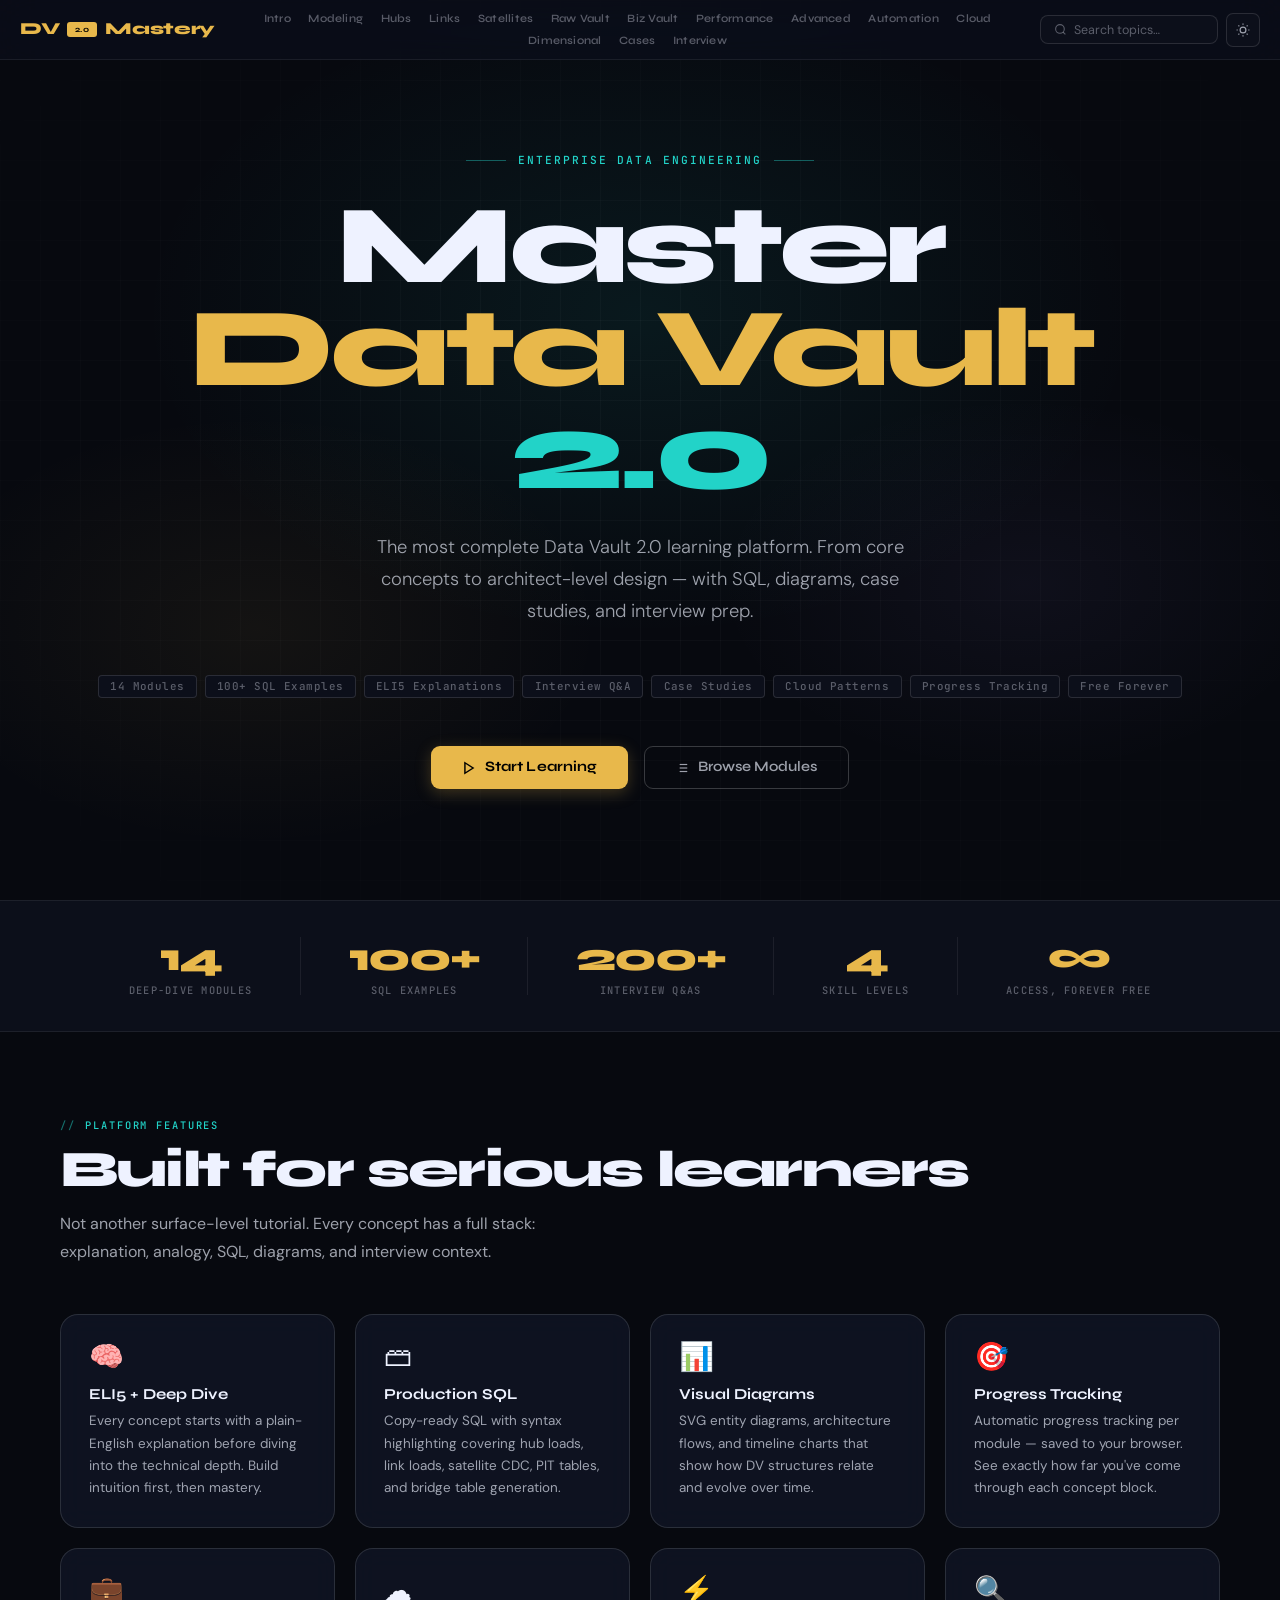
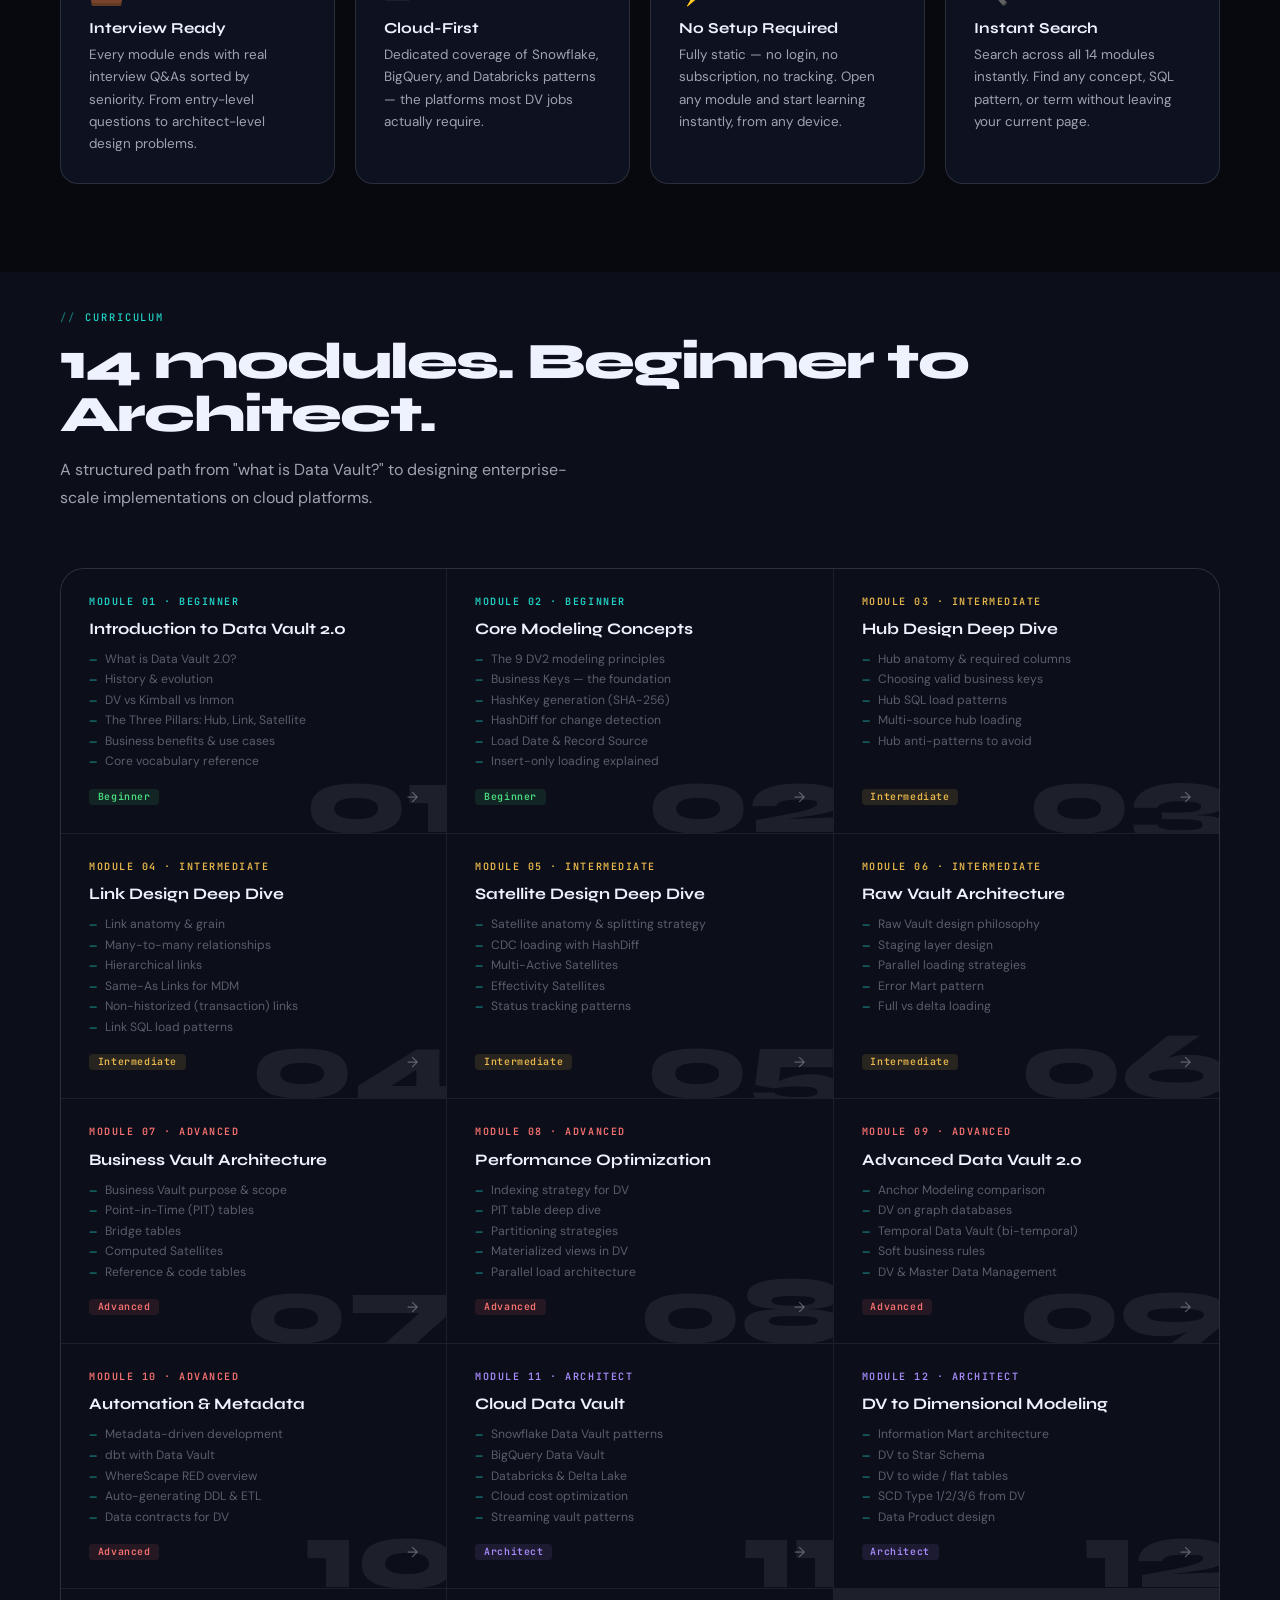
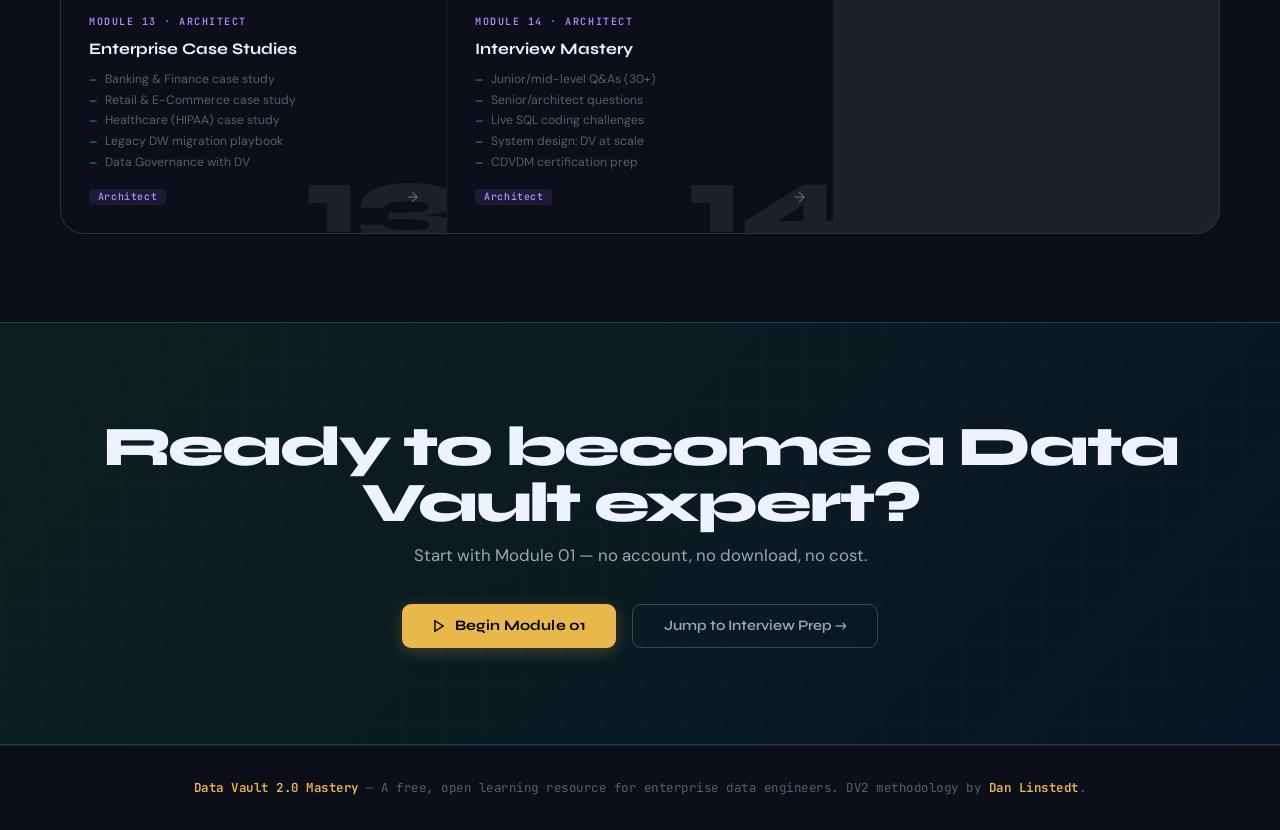
==== index.html @ c9a7cda1 "Initial commit" ====
﻿<!DOCTYPE html>
<html lang="en" data-theme="dark">
<head>
<meta charset="UTF-8">
<meta name="viewport" content="width=device-width, initial-scale=1.0">
<meta name="description" content="Master Data Vault 2.0 from beginner to architect level. 14 modules of deep-dive content, SQL examples, interview prep, and real case studies.">
<meta property="og:title" content="Data Vault 2.0 Mastery — From Beginner to Architect">
<meta property="og:description" content="14 modules covering every aspect of DV2: modeling, loading, performance, cloud, and enterprise case studies.">
<meta property="og:type" content="website">
<title>Data Vault 2.0 Mastery — From Beginner to Architect</title>
<link rel="icon" type="image/svg+xml" href="assets/favicon.svg">
<link rel="stylesheet" href="assets/css/styles.css">
</head>
<body>

<!-- NAV -->
<nav class="nav">
  <a href="index.html" class="nav-logo">
    DV<span class="nav-logo-badge">2.0</span>Mastery
  </a>
  <div class="nav-links">
    <a href="modules/module01.html">Intro</a>
    <a href="modules/module02.html">Modeling</a>
    <a href="modules/module03.html">Hubs</a>
    <a href="modules/module04.html">Links</a>
    <a href="modules/module05.html">Satellites</a>
    <a href="modules/module06.html">Raw Vault</a>
    <a href="modules/module07.html">Biz Vault</a>
    <a href="modules/module08.html">Performance</a>
    <a href="modules/module09.html">Advanced</a>
    <a href="modules/module10.html">Automation</a>
    <a href="modules/module11.html">Cloud</a>
    <a href="modules/module12.html">Dimensional</a>
    <a href="modules/module13.html">Cases</a>
    <a href="modules/module14.html">Interview</a>
  </div>
  <div class="nav-actions">
    <div class="nav-search">
      <svg width="13" height="13" viewBox="0 0 24 24" fill="none" stroke="currentColor" stroke-width="2"><circle cx="11" cy="11" r="8"/><line x1="21" y1="21" x2="16.65" y2="16.65"/></svg>
      <input type="text" placeholder="Search topics…" aria-label="Search topics">
    </div>
    <button class="btn-icon" id="theme-toggle" title="Toggle theme" aria-label="Toggle theme">
      <svg width="14" height="14" viewBox="0 0 24 24" fill="none" stroke="currentColor" stroke-width="2"><circle cx="12" cy="12" r="5"/><line x1="12" y1="1" x2="12" y2="3"/><line x1="12" y1="21" x2="12" y2="23"/><line x1="4.22" y1="4.22" x2="5.64" y2="5.64"/><line x1="18.36" y1="18.36" x2="19.78" y2="19.78"/><line x1="1" y1="12" x2="3" y2="12"/><line x1="21" y1="12" x2="23" y2="12"/><line x1="4.22" y1="19.78" x2="5.64" y2="18.36"/><line x1="18.36" y1="5.64" x2="19.78" y2="4.22"/></svg>
    </button>
  </div>
</nav>

<!-- SEARCH DROPDOWN -->
<div id="search-dropdown" class="search-dropdown" role="listbox"></div>

<!-- HERO -->
<section class="hero">
  <div class="hero-backdrop"></div>
  <div class="hero-glow"></div>
  <p class="hero-eyebrow anim-fade-up">Enterprise Data Engineering</p>
  <h1 class="anim-fade-up-1">
    Master<br><span class="accent-gold">Data Vault</span><br><span class="accent-teal">2.0</span>
  </h1>
  <p class="hero-sub anim-fade-up-2">
    The most complete Data Vault 2.0 learning platform. From core concepts to architect-level design — with SQL, diagrams, case studies, and interview prep.
  </p>
  <div class="hero-tags anim-fade-up-3">
    <span class="hero-tag">14 Modules</span>
    <span class="hero-tag">100+ SQL Examples</span>
    <span class="hero-tag">ELI5 Explanations</span>
    <span class="hero-tag">Interview Q&amp;A</span>
    <span class="hero-tag">Case Studies</span>
    <span class="hero-tag">Cloud Patterns</span>
    <span class="hero-tag">Progress Tracking</span>
    <span class="hero-tag">Free Forever</span>
  </div>
  <div class="hero-actions anim-fade-up-4">
    <a href="modules/module01.html" class="btn-primary">
      <svg width="14" height="14" viewBox="0 0 24 24" fill="none" stroke="currentColor" stroke-width="2.5"><polygon points="5 3 19 12 5 21 5 3"/></svg>
      Start Learning
    </a>
    <a href="#modules" class="btn-outline">
      <svg width="14" height="14" viewBox="0 0 24 24" fill="none" stroke="currentColor" stroke-width="2"><line x1="8" y1="6" x2="21" y2="6"/><line x1="8" y1="12" x2="21" y2="12"/><line x1="8" y1="18" x2="21" y2="18"/><line x1="3" y1="6" x2="3.01" y2="6"/><line x1="3" y1="12" x2="3.01" y2="12"/><line x1="3" y1="18" x2="3.01" y2="18"/></svg>
      Browse Modules
    </a>
  </div>
</section>

<!-- STATS -->
<div class="stats-bar">
  <div class="stat">
    <span class="stat-num">14</span>
    <span class="stat-label">Deep-Dive Modules</span>
  </div>
  <div class="stat">
    <span class="stat-num">100+</span>
    <span class="stat-label">SQL Examples</span>
  </div>
  <div class="stat">
    <span class="stat-num">200+</span>
    <span class="stat-label">Interview Q&amp;As</span>
  </div>
  <div class="stat">
    <span class="stat-num">4</span>
    <span class="stat-label">Skill Levels</span>
  </div>
  <div class="stat">
    <span class="stat-num">&#8734;</span>
    <span class="stat-label">Access, Forever Free</span>
  </div>
</div>

<!-- FEATURES -->
<section class="section">
  <div class="container">
    <p class="section-eyebrow">Platform Features</p>
    <h2 class="section-title">Built for serious learners</h2>
    <p class="section-sub">Not another surface-level tutorial. Every concept has a full stack: explanation, analogy, SQL, diagrams, and interview context.</p>
    <div class="features-grid">
      <div class="feature-card">
        <span class="feature-icon">&#129504;</span>
        <h3 class="feature-title">ELI5 + Deep Dive</h3>
        <p class="feature-desc">Every concept starts with a plain-English explanation before diving into the technical depth. Build intuition first, then mastery.</p>
      </div>
      <div class="feature-card">
        <span class="feature-icon">&#128451;</span>
        <h3 class="feature-title">Production SQL</h3>
        <p class="feature-desc">Copy-ready SQL with syntax highlighting covering hub loads, link loads, satellite CDC, PIT tables, and bridge table generation.</p>
      </div>
      <div class="feature-card">
        <span class="feature-icon">&#128202;</span>
        <h3 class="feature-title">Visual Diagrams</h3>
        <p class="feature-desc">SVG entity diagrams, architecture flows, and timeline charts that show how DV structures relate and evolve over time.</p>
      </div>
      <div class="feature-card">
        <span class="feature-icon">&#127919;</span>
        <h3 class="feature-title">Progress Tracking</h3>
        <p class="feature-desc">Automatic progress tracking per module — saved to your browser. See exactly how far you've come through each concept block.</p>
      </div>
      <div class="feature-card">
        <span class="feature-icon">&#128188;</span>
        <h3 class="feature-title">Interview Ready</h3>
        <p class="feature-desc">Every module ends with real interview Q&amp;As sorted by seniority. From entry-level questions to architect-level design problems.</p>
      </div>
      <div class="feature-card">
        <span class="feature-icon">&#9729;</span>
        <h3 class="feature-title">Cloud-First</h3>
        <p class="feature-desc">Dedicated coverage of Snowflake, BigQuery, and Databricks patterns — the platforms most DV jobs actually require.</p>
      </div>
      <div class="feature-card">
        <span class="feature-icon">&#9889;</span>
        <h3 class="feature-title">No Setup Required</h3>
        <p class="feature-desc">Fully static — no login, no subscription, no tracking. Open any module and start learning instantly, from any device.</p>
      </div>
      <div class="feature-card">
        <span class="feature-icon">&#128269;</span>
        <h3 class="feature-title">Instant Search</h3>
        <p class="feature-desc">Search across all 14 modules instantly. Find any concept, SQL pattern, or term without leaving your current page.</p>
      </div>
    </div>
  </div>
</section>

<!-- MODULE GRID -->
<section class="section" id="modules" style="padding-top:2.5rem; background: var(--bg-2);">
  <div class="container">
    <p class="section-eyebrow">Curriculum</p>
    <h2 class="section-title">14 modules. Beginner to Architect.</h2>
    <p class="section-sub">A structured path from "what is Data Vault?" to designing enterprise-scale implementations on cloud platforms.</p>

    <div class="module-grid">

      <a class="module-card" href="modules/module01.html" data-num="01">
        <span class="mc-num" style="color:var(--teal)">Module 01 &middot; Beginner</span>
        <h3 class="mc-title">Introduction to Data Vault 2.0</h3>
        <ul class="mc-topics">
          <li>What is Data Vault 2.0?</li>
          <li>History &amp; evolution</li>
          <li>DV vs Kimball vs Inmon</li>
          <li>The Three Pillars: Hub, Link, Satellite</li>
          <li>Business benefits &amp; use cases</li>
          <li>Core vocabulary reference</li>
        </ul>
        <div class="mc-footer">
          <span class="mc-level level-beginner">Beginner</span>
          <span class="mc-arrow">&#8594;</span>
        </div>
      </a>

      <a class="module-card" href="modules/module02.html" data-num="02">
        <span class="mc-num" style="color:var(--teal)">Module 02 &middot; Beginner</span>
        <h3 class="mc-title">Core Modeling Concepts</h3>
        <ul class="mc-topics">
          <li>The 9 DV2 modeling principles</li>
          <li>Business Keys &mdash; the foundation</li>
          <li>HashKey generation (SHA-256)</li>
          <li>HashDiff for change detection</li>
          <li>Load Date &amp; Record Source</li>
          <li>Insert-only loading explained</li>
        </ul>
        <div class="mc-footer">
          <span class="mc-level level-beginner">Beginner</span>
          <span class="mc-arrow">&#8594;</span>
        </div>
      </a>

      <a class="module-card" href="modules/module03.html" data-num="03">
        <span class="mc-num" style="color:var(--gold)">Module 03 &middot; Intermediate</span>
        <h3 class="mc-title">Hub Design Deep Dive</h3>
        <ul class="mc-topics">
          <li>Hub anatomy &amp; required columns</li>
          <li>Choosing valid business keys</li>
          <li>Hub SQL load patterns</li>
          <li>Multi-source hub loading</li>
          <li>Hub anti-patterns to avoid</li>
        </ul>
        <div class="mc-footer">
          <span class="mc-level level-intermediate">Intermediate</span>
          <span class="mc-arrow">&#8594;</span>
        </div>
      </a>

      <a class="module-card" href="modules/module04.html" data-num="04">
        <span class="mc-num" style="color:var(--gold)">Module 04 &middot; Intermediate</span>
        <h3 class="mc-title">Link Design Deep Dive</h3>
        <ul class="mc-topics">
          <li>Link anatomy &amp; grain</li>
          <li>Many-to-many relationships</li>
          <li>Hierarchical links</li>
          <li>Same-As Links for MDM</li>
          <li>Non-historized (transaction) links</li>
          <li>Link SQL load patterns</li>
        </ul>
        <div class="mc-footer">
          <span class="mc-level level-intermediate">Intermediate</span>
          <span class="mc-arrow">&#8594;</span>
        </div>
      </a>

      <a class="module-card" href="modules/module05.html" data-num="05">
        <span class="mc-num" style="color:var(--gold)">Module 05 &middot; Intermediate</span>
        <h3 class="mc-title">Satellite Design Deep Dive</h3>
        <ul class="mc-topics">
          <li>Satellite anatomy &amp; splitting strategy</li>
          <li>CDC loading with HashDiff</li>
          <li>Multi-Active Satellites</li>
          <li>Effectivity Satellites</li>
          <li>Status tracking patterns</li>
        </ul>
        <div class="mc-footer">
          <span class="mc-level level-intermediate">Intermediate</span>
          <span class="mc-arrow">&#8594;</span>
        </div>
      </a>

      <a class="module-card" href="modules/module06.html" data-num="06">
        <span class="mc-num" style="color:var(--gold)">Module 06 &middot; Intermediate</span>
        <h3 class="mc-title">Raw Vault Architecture</h3>
        <ul class="mc-topics">
          <li>Raw Vault design philosophy</li>
          <li>Staging layer design</li>
          <li>Parallel loading strategies</li>
          <li>Error Mart pattern</li>
          <li>Full vs delta loading</li>
        </ul>
        <div class="mc-footer">
          <span class="mc-level level-intermediate">Intermediate</span>
          <span class="mc-arrow">&#8594;</span>
        </div>
      </a>

      <a class="module-card" href="modules/module07.html" data-num="07">
        <span class="mc-num" style="color:var(--coral)">Module 07 &middot; Advanced</span>
        <h3 class="mc-title">Business Vault Architecture</h3>
        <ul class="mc-topics">
          <li>Business Vault purpose &amp; scope</li>
          <li>Point-in-Time (PIT) tables</li>
          <li>Bridge tables</li>
          <li>Computed Satellites</li>
          <li>Reference &amp; code tables</li>
        </ul>
        <div class="mc-footer">
          <span class="mc-level level-advanced">Advanced</span>
          <span class="mc-arrow">&#8594;</span>
        </div>
      </a>

      <a class="module-card" href="modules/module08.html" data-num="08">
        <span class="mc-num" style="color:var(--coral)">Module 08 &middot; Advanced</span>
        <h3 class="mc-title">Performance Optimization</h3>
        <ul class="mc-topics">
          <li>Indexing strategy for DV</li>
          <li>PIT table deep dive</li>
          <li>Partitioning strategies</li>
          <li>Materialized views in DV</li>
          <li>Parallel load architecture</li>
        </ul>
        <div class="mc-footer">
          <span class="mc-level level-advanced">Advanced</span>
          <span class="mc-arrow">&#8594;</span>
        </div>
      </a>

      <a class="module-card" href="modules/module09.html" data-num="09">
        <span class="mc-num" style="color:var(--coral)">Module 09 &middot; Advanced</span>
        <h3 class="mc-title">Advanced Data Vault 2.0</h3>
        <ul class="mc-topics">
          <li>Anchor Modeling comparison</li>
          <li>DV on graph databases</li>
          <li>Temporal Data Vault (bi-temporal)</li>
          <li>Soft business rules</li>
          <li>DV &amp; Master Data Management</li>
        </ul>
        <div class="mc-footer">
          <span class="mc-level level-advanced">Advanced</span>
          <span class="mc-arrow">&#8594;</span>
        </div>
      </a>

      <a class="module-card" href="modules/module10.html" data-num="10">
        <span class="mc-num" style="color:var(--coral)">Module 10 &middot; Advanced</span>
        <h3 class="mc-title">Automation &amp; Metadata</h3>
        <ul class="mc-topics">
          <li>Metadata-driven development</li>
          <li>dbt with Data Vault</li>
          <li>WhereScape RED overview</li>
          <li>Auto-generating DDL &amp; ETL</li>
          <li>Data contracts for DV</li>
        </ul>
        <div class="mc-footer">
          <span class="mc-level level-advanced">Advanced</span>
          <span class="mc-arrow">&#8594;</span>
        </div>
      </a>

      <a class="module-card" href="modules/module11.html" data-num="11">
        <span class="mc-num" style="color:var(--purple)">Module 11 &middot; Architect</span>
        <h3 class="mc-title">Cloud Data Vault</h3>
        <ul class="mc-topics">
          <li>Snowflake Data Vault patterns</li>
          <li>BigQuery Data Vault</li>
          <li>Databricks &amp; Delta Lake</li>
          <li>Cloud cost optimization</li>
          <li>Streaming vault patterns</li>
        </ul>
        <div class="mc-footer">
          <span class="mc-level level-architect">Architect</span>
          <span class="mc-arrow">&#8594;</span>
        </div>
      </a>

      <a class="module-card" href="modules/module12.html" data-num="12">
        <span class="mc-num" style="color:var(--purple)">Module 12 &middot; Architect</span>
        <h3 class="mc-title">DV to Dimensional Modeling</h3>
        <ul class="mc-topics">
          <li>Information Mart architecture</li>
          <li>DV to Star Schema</li>
          <li>DV to wide / flat tables</li>
          <li>SCD Type 1/2/3/6 from DV</li>
          <li>Data Product design</li>
        </ul>
        <div class="mc-footer">
          <span class="mc-level level-architect">Architect</span>
          <span class="mc-arrow">&#8594;</span>
        </div>
      </a>

      <a class="module-card" href="modules/module13.html" data-num="13">
        <span class="mc-num" style="color:var(--purple)">Module 13 &middot; Architect</span>
        <h3 class="mc-title">Enterprise Case Studies</h3>
        <ul class="mc-topics">
          <li>Banking &amp; Finance case study</li>
          <li>Retail &amp; E-Commerce case study</li>
          <li>Healthcare (HIPAA) case study</li>
          <li>Legacy DW migration playbook</li>
          <li>Data Governance with DV</li>
        </ul>
        <div class="mc-footer">
          <span class="mc-level level-architect">Architect</span>
          <span class="mc-arrow">&#8594;</span>
        </div>
      </a>

      <a class="module-card" href="modules/module14.html" data-num="14">
        <span class="mc-num" style="color:var(--purple)">Module 14 &middot; Architect</span>
        <h3 class="mc-title">Interview Mastery</h3>
        <ul class="mc-topics">
          <li>Junior/mid-level Q&amp;As (30+)</li>
          <li>Senior/architect questions</li>
          <li>Live SQL coding challenges</li>
          <li>System design: DV at scale</li>
          <li>CDVDM certification prep</li>
        </ul>
        <div class="mc-footer">
          <span class="mc-level level-architect">Architect</span>
          <span class="mc-arrow">&#8594;</span>
        </div>
      </a>

    </div>
  </div>
</section>

<!-- CTA -->
<section class="cta-section">
  <div class="container">
    <h2>Ready to become a Data Vault expert?</h2>
    <p>Start with Module 01 &mdash; no account, no download, no cost.</p>
    <div class="hero-actions" style="justify-content:center">
      <a href="modules/module01.html" class="btn-primary">
        <svg width="14" height="14" viewBox="0 0 24 24" fill="none" stroke="currentColor" stroke-width="2.5"><polygon points="5 3 19 12 5 21 5 3"/></svg>
        Begin Module 01
      </a>
      <a href="modules/module14.html" class="btn-outline">Jump to Interview Prep &#8594;</a>
    </div>
  </div>
</section>

<!-- FOOTER -->
<footer>
  <strong>Data Vault 2.0 Mastery</strong> &mdash; A free, open learning resource for enterprise data engineers.
  DV2 methodology by <strong>Dan Linstedt</strong>.
</footer>

<script src="assets/js/app.js"></script>
<script>window.__dvPageInited = true; initPage(null, 0);</script>
</body>
</html>
---- assets/css/styles.css ----
/* ================================================================
   DATA VAULT 2.0 MASTERY — ENTERPRISE DESIGN SYSTEM
   Aesthetic: Technical Codex — blueprint precision meets premium academy
   ================================================================ */

@import url('https://fonts.googleapis.com/css2?family=Syne:wght@400;500;600;700;800&family=DM+Sans:ital,opsz,wght@0,9..40,300;0,9..40,400;0,9..40,500;1,9..40,300&family=JetBrains+Mono:wght@400;500;600&display=swap');

/* ----------------------------------------------------------------
   DESIGN TOKENS
   ---------------------------------------------------------------- */
:root {
  /* Core surfaces */
  --bg:          #07090f;
  --bg-2:        #0c0f1a;
  --bg-3:        #111527;
  --bg-glass:    rgba(12, 15, 26, 0.7);
  --bg-glass-2:  rgba(16, 20, 36, 0.85);

  /* Brand palette */
  --gold:        #e8b84b;
  --gold-bright: #f5cc6a;
  --gold-dim:    rgba(232, 184, 75, 0.12);
  --gold-border: rgba(232, 184, 75, 0.25);
  --teal:        #22d3c8;
  --teal-dim:    rgba(34, 211, 200, 0.10);
  --teal-border: rgba(34, 211, 200, 0.22);
  --purple:      #a78bfa;
  --purple-dim:  rgba(167, 139, 250, 0.10);
  --purple-border: rgba(167, 139, 250, 0.22);
  --coral:       #f87171;
  --coral-dim:   rgba(248, 113, 113, 0.10);
  --green:       #4ade80;
  --green-dim:   rgba(74, 222, 128, 0.10);
  --amber:       #fbbf24;

  /* Text */
  --ink:         #eef2ff;
  --ink-2:       rgba(238, 242, 255, 0.65);
  --ink-3:       rgba(238, 242, 255, 0.35);
  --ink-4:       rgba(238, 242, 255, 0.18);

  /* Borders */
  --border:      rgba(255, 255, 255, 0.07);
  --border-2:    rgba(255, 255, 255, 0.12);
  --border-3:    rgba(255, 255, 255, 0.20);

  /* Typography */
  --font-head:   'Syne', sans-serif;
  --font-body:   'DM Sans', sans-serif;
  --font-code:   'JetBrains Mono', monospace;

  /* Layout */
  --nav-h:       60px;
  --max-w:       1160px;
  --content-w:   860px;
  --radius:      10px;
  --radius-lg:   18px;
  --radius-xl:   24px;

  /* Shadows / Glows */
  --shadow:      0 4px 24px rgba(0,0,0,0.4);
  --shadow-lg:   0 12px 48px rgba(0,0,0,0.5);
  --glow-gold:   0 0 32px rgba(232,184,75,0.18), 0 0 64px rgba(232,184,75,0.06);
  --glow-teal:   0 0 32px rgba(34,211,200,0.15), 0 0 64px rgba(34,211,200,0.05);

  /* Blueprint grid */
  --grid-line:   rgba(255,255,255,0.028);
  --grid-size:   40px;
}

/* Light mode — Premium White */
[data-theme="light"] {
  /* Pure white surface hierarchy */
  --bg:          #ffffff;
  --bg-2:        #f5f7ff;
  --bg-3:        #edf0fa;
  --bg-glass:    rgba(255, 255, 255, 0.88);
  --bg-glass-2:  rgba(255, 255, 255, 0.96);

  /* Brand accent dims — slightly punchier on white */
  --gold-dim:      rgba(232, 184, 75, 0.13);
  --gold-border:   rgba(232, 184, 75, 0.32);
  --teal-dim:      rgba(34, 211, 200, 0.10);
  --teal-border:   rgba(34, 211, 200, 0.28);
  --purple-dim:    rgba(167, 139, 250, 0.10);
  --purple-border: rgba(167, 139, 250, 0.28);
  --coral-dim:     rgba(248, 113, 113, 0.10);
  --green-dim:     rgba(74, 222, 128, 0.10);

  /* Borders — hairline precision on white */
  --border:      rgba(0, 0, 0, 0.06);
  --border-2:    rgba(0, 0, 0, 0.10);
  --border-3:    rgba(0, 0, 0, 0.17);

  /* Text — near-black for maximum legibility */
  --ink:         #07091a;
  --ink-2:       rgba(7, 9, 26, 0.68);
  --ink-3:       rgba(7, 9, 26, 0.40);
  --ink-4:       rgba(7, 9, 26, 0.15);

  /* Shadows — soft lift, not dark smear */
  --shadow:      0 2px 20px rgba(0, 0, 0, 0.07), 0 1px 4px rgba(0, 0, 0, 0.04);
  --shadow-lg:   0 8px 48px rgba(0, 0, 0, 0.10), 0 2px 12px rgba(0, 0, 0, 0.05);
  --glow-gold:   0 0 28px rgba(232, 184, 75, 0.14), 0 0 56px rgba(232, 184, 75, 0.05);
  --glow-teal:   0 0 28px rgba(34, 211, 200, 0.12), 0 0 56px rgba(34, 211, 200, 0.04);

  /* Blueprint grid — barely-there on white */
  --grid-line:   rgba(0, 0, 0, 0.035);
}

/* ----------------------------------------------------------------
   RESET + BASE
   ---------------------------------------------------------------- */
*, *::before, *::after { box-sizing: border-box; margin: 0; padding: 0; }
html { scroll-behavior: smooth; -webkit-text-size-adjust: 100%; }
body {
  font-family: var(--font-body);
  background: var(--bg);
  color: var(--ink);
  overflow-x: hidden;
  line-height: 1;
  transition: background 0.35s ease, color 0.35s ease;
}
img, svg { display: block; max-width: 100%; }
a { color: inherit; text-decoration: none; }
button { font-family: var(--font-body); cursor: pointer; }
::-webkit-scrollbar { width: 5px; height: 5px; }
::-webkit-scrollbar-track { background: var(--bg-2); }
::-webkit-scrollbar-thumb { background: var(--border-2); border-radius: 10px; }
::-webkit-scrollbar-thumb:hover { background: var(--border-3); }

/* Blueprint grid overlay (applied to sections that need it) */
.bp-grid {
  background-image:
    linear-gradient(var(--grid-line) 1px, transparent 1px),
    linear-gradient(90deg, var(--grid-line) 1px, transparent 1px);
  background-size: var(--grid-size) var(--grid-size);
}

/* ----------------------------------------------------------------
   READING PROGRESS BAR
   ---------------------------------------------------------------- */
.reading-progress {
  position: fixed; top: var(--nav-h); left: 0; right: 0; z-index: 190;
  height: 2px; background: transparent; pointer-events: none;
}
.reading-progress-bar {
  height: 100%; width: 0%;
  background: linear-gradient(90deg, var(--teal), var(--gold));
  transition: width 0.08s linear;
  box-shadow: 0 0 8px rgba(34,211,200,0.6);
}

/* ----------------------------------------------------------------
   NAV
   ---------------------------------------------------------------- */
.nav {
  position: fixed; top: 0; left: 0; right: 0; z-index: 200;
  height: var(--nav-h);
  background: var(--bg-glass);
  backdrop-filter: blur(20px) saturate(180%);
  -webkit-backdrop-filter: blur(20px) saturate(180%);
  border-bottom: 1px solid var(--border);
  display: flex; align-items: center;
  padding: 0 1.25rem; gap: 0.75rem;
  transition: background 0.3s;
}
[data-theme="light"] .nav { background: var(--bg-glass); }

.nav-logo {
  display: flex; align-items: center; gap: 0.5rem;
  font-family: var(--font-head); font-weight: 800; font-size: 1.05rem;
  color: var(--gold); letter-spacing: -0.02em; white-space: nowrap;
  flex-shrink: 0;
}
.nav-logo-badge {
  font-size: 0.52rem; font-weight: 700; letter-spacing: 0.1em;
  background: var(--gold); color: #000;
  padding: 0.18rem 0.45rem; border-radius: 3px; text-transform: uppercase;
  line-height: 1; flex-shrink: 0;
}

.nav-links {
  display: flex; align-items: center; gap: 0.1rem;
  flex: 1; justify-content: center; flex-wrap: wrap;
  overflow: hidden;
}
.nav-links a {
  font-family: var(--font-head); font-size: 0.7rem; font-weight: 600;
  color: var(--ink-3); padding: 0.3rem 0.5rem; border-radius: 5px;
  transition: color 0.2s, background 0.2s; white-space: nowrap;
  letter-spacing: 0.02em;
}
.nav-links a:hover { color: var(--gold); background: var(--gold-dim); }
.nav-links a.active { color: var(--gold); background: var(--gold-dim); }

.nav-actions { display: flex; align-items: center; gap: 0.5rem; flex-shrink: 0; }

.nav-search {
  display: flex; align-items: center; gap: 0.45rem;
  background: var(--bg-2); border: 1px solid var(--border-2);
  border-radius: 8px; padding: 0.35rem 0.8rem;
  transition: border-color 0.2s, box-shadow 0.2s;
}
.nav-search:focus-within {
  border-color: var(--teal-border);
  box-shadow: 0 0 0 3px var(--teal-dim);
}
.nav-search svg { color: var(--ink-3); flex-shrink: 0; }
.nav-search input {
  background: none; border: none; outline: none;
  font-family: var(--font-body); font-size: 0.78rem; color: var(--ink);
  width: 130px; min-width: 0;
}
.nav-search input::placeholder { color: var(--ink-3); }

.btn-icon {
  width: 34px; height: 34px; border-radius: 7px;
  background: var(--bg-2); border: 1px solid var(--border-2);
  display: flex; align-items: center; justify-content: center;
  transition: all 0.2s; color: var(--ink-2); flex-shrink: 0;
}
.btn-icon:hover { border-color: var(--gold-border); color: var(--gold); background: var(--gold-dim); }

/* ----------------------------------------------------------------
   SEARCH DROPDOWN
   ---------------------------------------------------------------- */
.search-dropdown {
  position: fixed; top: calc(var(--nav-h) + 10px);
  left: 50%; transform: translateX(-50%);
  width: min(580px, 94vw); z-index: 300;
  background: var(--bg-2); border: 1px solid var(--border-3);
  border-radius: var(--radius-lg);
  box-shadow: var(--shadow-lg), 0 0 0 1px var(--border);
  display: none; overflow: hidden; max-height: 380px; overflow-y: auto;
}
.search-dropdown.visible { display: block; animation: fadeSlideDown 0.18s ease; }
@keyframes fadeSlideDown { from { opacity: 0; transform: translateX(-50%) translateY(-8px); } to { opacity: 1; transform: translateX(-50%) translateY(0); } }

.search-result {
  display: flex; gap: 0.9rem; align-items: flex-start;
  padding: 0.85rem 1.2rem; border-bottom: 1px solid var(--border);
  transition: background 0.15s; cursor: pointer;
}
.search-result:hover { background: var(--bg-3); }
.search-result:last-child { border-bottom: none; }
.sr-tag {
  font-family: var(--font-code); font-size: 0.62rem; font-weight: 600;
  color: var(--teal); background: var(--teal-dim); border: 1px solid var(--teal-border);
  padding: 0.2rem 0.5rem; border-radius: 4px; white-space: nowrap; flex-shrink: 0; margin-top: 0.1rem;
}
.sr-title { font-weight: 600; font-size: 0.88rem; color: var(--ink); margin-bottom: 0.15rem; }
.sr-desc { font-size: 0.77rem; color: var(--ink-3); line-height: 1.4; }

/* ----------------------------------------------------------------
   HERO — LANDING PAGE
   ---------------------------------------------------------------- */
.hero {
  min-height: 100vh;
  display: flex; flex-direction: column; align-items: center; justify-content: center;
  text-align: center; padding: calc(var(--nav-h) + 5rem) 2rem 6rem;
  position: relative; overflow: hidden;
}
.hero-backdrop {
  position: absolute; inset: 0; pointer-events: none;
  background-image:
    linear-gradient(var(--grid-line) 1px, transparent 1px),
    linear-gradient(90deg, var(--grid-line) 1px, transparent 1px);
  background-size: 40px 40px;
  mask-image: radial-gradient(ellipse 90% 90% at 50% 50%, black 20%, transparent 80%);
}
.hero-glow {
  position: absolute; inset: 0; pointer-events: none;
  background:
    radial-gradient(ellipse 60% 55% at 50% 35%, rgba(34,211,200,0.08) 0%, transparent 65%),
    radial-gradient(ellipse 45% 40% at 20% 70%, rgba(232,184,75,0.06) 0%, transparent 60%),
    radial-gradient(ellipse 40% 35% at 80% 65%, rgba(167,139,250,0.05) 0%, transparent 60%);
}
.hero-eyebrow {
  font-family: var(--font-code); font-size: 0.7rem; font-weight: 500;
  letter-spacing: 0.18em; text-transform: uppercase; color: var(--teal);
  margin-bottom: 1.75rem; position: relative;
  display: flex; align-items: center; gap: 0.75rem; justify-content: center;
}
.hero-eyebrow::before, .hero-eyebrow::after {
  content: ''; width: 40px; height: 1px; background: var(--teal);
  opacity: 0.4;
}
.hero h1 {
  font-family: var(--font-head); font-weight: 800;
  font-size: clamp(3rem, 9vw, 7rem);
  line-height: 0.92; letter-spacing: -0.04em;
  color: var(--ink); margin-bottom: 1.75rem; position: relative;
}
.hero h1 .accent-gold { color: var(--gold); }
.hero h1 .accent-teal { color: var(--teal); }
.hero-sub {
  font-size: clamp(1rem, 2vw, 1.15rem); font-weight: 300; line-height: 1.75;
  color: var(--ink-2); max-width: 560px; margin: 0 auto 3rem;
  position: relative;
}
.hero-tags {
  display: flex; flex-wrap: wrap; gap: 0.5rem; justify-content: center;
  margin-bottom: 3rem; position: relative;
}
.hero-tag {
  font-family: var(--font-code); font-size: 0.68rem; font-weight: 500;
  color: var(--ink-3); background: var(--bg-2); border: 1px solid var(--border-2);
  padding: 0.3rem 0.7rem; border-radius: 4px; letter-spacing: 0.04em;
  transition: all 0.2s;
}
.hero-tag:hover { color: var(--gold); border-color: var(--gold-border); background: var(--gold-dim); }

.hero-actions { display: flex; gap: 1rem; flex-wrap: wrap; justify-content: center; position: relative; }

/* ----------------------------------------------------------------
   BUTTONS
   ---------------------------------------------------------------- */
.btn-primary {
  display: inline-flex; align-items: center; gap: 0.55rem;
  background: var(--gold); color: #000;
  font-family: var(--font-head); font-weight: 700; font-size: 0.9rem;
  padding: 0.85rem 1.9rem; border-radius: 9px;
  border: none; transition: all 0.25s; letter-spacing: 0.01em; line-height: 1;
  box-shadow: 0 4px 16px rgba(232,184,75,0.25);
}
.btn-primary:hover {
  background: var(--gold-bright); transform: translateY(-2px);
  box-shadow: 0 8px 28px rgba(232,184,75,0.35);
}
.btn-primary:active { transform: translateY(0); }

.btn-outline {
  display: inline-flex; align-items: center; gap: 0.55rem;
  background: transparent; color: var(--ink-2);
  font-family: var(--font-head); font-weight: 600; font-size: 0.9rem;
  padding: 0.85rem 1.9rem; border-radius: 9px;
  border: 1px solid var(--border-3); transition: all 0.25s; line-height: 1;
}
.btn-outline:hover { border-color: var(--teal); color: var(--teal); background: var(--teal-dim); transform: translateY(-2px); }

/* ----------------------------------------------------------------
   STATS BAR
   ---------------------------------------------------------------- */
.stats-bar {
  background: var(--bg-2); border-top: 1px solid var(--border); border-bottom: 1px solid var(--border);
  padding: 2.25rem 2rem;
  display: flex; justify-content: center; gap: 0; flex-wrap: wrap;
}
.stat {
  text-align: center; padding: 0 3rem;
  border-right: 1px solid var(--border);
  position: relative;
}
.stat:last-child { border-right: none; }
.stat-num {
  font-family: var(--font-head); font-size: 2.5rem; font-weight: 800;
  letter-spacing: -0.05em; color: var(--gold); display: block;
  line-height: 1;
}
.stat-label {
  font-family: var(--font-code); font-size: 0.65rem; font-weight: 500;
  letter-spacing: 0.12em; text-transform: uppercase; color: var(--ink-3);
  margin-top: 0.5rem; display: block;
}

/* ----------------------------------------------------------------
   SECTION CHROME
   ---------------------------------------------------------------- */
.section { padding: 5.5rem 2rem; }
.container { max-width: var(--max-w); margin: 0 auto; }
.section-eyebrow {
  font-family: var(--font-code); font-size: 0.65rem; font-weight: 500;
  letter-spacing: 0.18em; text-transform: uppercase; color: var(--teal);
  margin-bottom: 0.75rem; display: flex; align-items: center; gap: 0.6rem;
}
.section-eyebrow::before { content: '//'; opacity: 0.5; }
.section-title {
  font-family: var(--font-head); font-size: clamp(1.8rem, 4vw, 3.2rem);
  font-weight: 800; letter-spacing: -0.035em; line-height: 1.05;
  margin-bottom: 0.85rem; color: var(--ink);
}
.section-sub {
  font-size: 1rem; color: var(--ink-2); max-width: 520px; line-height: 1.75;
}

/* ----------------------------------------------------------------
   MODULE GRID (Landing page)
   ---------------------------------------------------------------- */
.module-grid {
  display: grid; grid-template-columns: repeat(auto-fill, minmax(290px, 1fr));
  gap: 1px; margin-top: 3.5rem;
  background: var(--border); border-radius: var(--radius-xl); overflow: hidden;
  border: 1px solid var(--border);
}
.module-card {
  background: var(--bg-2); padding: 1.75rem;
  display: flex; flex-direction: column; gap: 0.75rem;
  text-decoration: none; transition: background 0.25s;
  position: relative; overflow: hidden;
  animation: cardReveal 0.5s ease both;
}
.module-card::after {
  content: attr(data-num);
  position: absolute; right: -0.75rem; bottom: -1rem;
  font-family: var(--font-head); font-size: 6rem; font-weight: 800;
  color: var(--border); line-height: 1; pointer-events: none;
  transition: color 0.25s;
}
.module-card:hover { background: var(--bg-3); }
.module-card:hover::after { color: var(--border-2); }
.module-card:hover .mc-arrow { transform: translateX(4px); color: var(--gold); }

.mc-num {
  font-family: var(--font-code); font-size: 0.63rem; font-weight: 600;
  letter-spacing: 0.15em; text-transform: uppercase;
}
.mc-title {
  font-family: var(--font-head); font-size: 1rem; font-weight: 700;
  color: var(--ink); line-height: 1.25;
}
.mc-topics { list-style: none; display: flex; flex-direction: column; gap: 0.22rem; flex: 1; }
.mc-topics li {
  font-size: 0.76rem; color: var(--ink-3); line-height: 1.4;
  display: flex; align-items: baseline; gap: 0.5rem;
}
.mc-topics li::before { content: '—'; color: var(--teal); font-size: 0.6rem; flex-shrink: 0; }
.mc-footer { display: flex; align-items: center; justify-content: space-between; margin-top: 0.4rem; }
.mc-level {
  font-family: var(--font-code); font-size: 0.62rem; font-weight: 600;
  padding: 0.2rem 0.55rem; border-radius: 4px; letter-spacing: 0.06em;
}
.level-beginner     { background: var(--green-dim);  color: var(--green);  }
.level-intermediate { background: var(--gold-dim);   color: var(--gold);   }
.level-advanced     { background: var(--coral-dim);  color: var(--coral);  }
.level-architect    { background: var(--purple-dim); color: var(--purple); }
.mc-arrow { color: var(--ink-3); transition: all 0.2s; font-size: 0.9rem; }

@keyframes cardReveal {
  from { opacity: 0; transform: translateY(12px); }
  to   { opacity: 1; transform: translateY(0); }
}

/* ----------------------------------------------------------------
   FEATURES SECTION (Landing)
   ---------------------------------------------------------------- */
.features-grid {
  display: grid; grid-template-columns: repeat(auto-fill, minmax(240px, 1fr));
  gap: 1.25rem; margin-top: 3rem;
}
.feature-card {
  background: var(--bg-glass-2); backdrop-filter: blur(12px);
  border: 1px solid var(--border-2); border-radius: var(--radius-lg);
  padding: 1.75rem; transition: all 0.25s;
}
.feature-card:hover { border-color: var(--gold-border); box-shadow: var(--glow-gold); transform: translateY(-3px); }
.feature-icon { font-size: 1.75rem; margin-bottom: 1rem; display: block; }
.feature-title {
  font-family: var(--font-head); font-weight: 700; font-size: 0.95rem;
  color: var(--ink); margin-bottom: 0.5rem;
}
.feature-desc { font-size: 0.84rem; color: var(--ink-2); line-height: 1.65; }

/* ----------------------------------------------------------------
   CTA SECTION (Landing)
   ---------------------------------------------------------------- */
.cta-section {
  background: linear-gradient(135deg, #0c1f1d 0%, #0a1525 100%);
  border-top: 1px solid var(--teal-border); border-bottom: 1px solid var(--teal-border);
  text-align: center; padding: 6rem 2rem; position: relative; overflow: hidden;
}
.cta-section::before {
  content: ''; position: absolute; inset: 0;
  background-image: linear-gradient(rgba(34,211,200,0.03) 1px, transparent 1px),
                    linear-gradient(90deg, rgba(34,211,200,0.03) 1px, transparent 1px);
  background-size: 40px 40px;
}
.cta-section h2 {
  font-family: var(--font-head); font-size: clamp(2rem, 5vw, 3.5rem);
  font-weight: 800; letter-spacing: -0.04em; color: var(--ink);
  margin-bottom: 1rem; position: relative;
}
.cta-section p { color: var(--ink-2); font-size: 1.05rem; margin-bottom: 2.5rem; position: relative; }

/* ----------------------------------------------------------------
   MODULE HERO
   ---------------------------------------------------------------- */
.mod-hero {
  padding: calc(var(--nav-h) + 3.75rem) 2rem 3.5rem;
  position: relative; overflow: hidden;
  border-bottom: 1px solid var(--border);
}
.mod-hero-grid {
  position: absolute; inset: 0; pointer-events: none;
  background-image: linear-gradient(var(--grid-line) 1px, transparent 1px),
                    linear-gradient(90deg, var(--grid-line) 1px, transparent 1px);
  background-size: 40px 40px;
}
.mod-hero-ghost {
  position: absolute; right: -1rem; top: 50%; transform: translateY(-50%);
  font-family: var(--font-head); font-size: clamp(8rem, 20vw, 16rem); font-weight: 800;
  line-height: 1; pointer-events: none; user-select: none;
  color: transparent; -webkit-text-stroke: 1px var(--border);
}
.mod-hero-inner { max-width: var(--content-w); margin: 0 auto; position: relative; z-index: 1; }

.mod-tag {
  display: inline-flex; align-items: center; gap: 0.5rem;
  font-family: var(--font-code); font-size: 0.67rem; font-weight: 600;
  letter-spacing: 0.15em; text-transform: uppercase;
  border: 1px solid; border-radius: 5px; padding: 0.3rem 0.7rem;
  margin-bottom: 1.5rem;
}
.mod-hero h1 {
  font-family: var(--font-head); font-size: clamp(2.2rem, 6vw, 4rem);
  font-weight: 800; color: var(--ink); letter-spacing: -0.035em;
  line-height: 1.05; margin-bottom: 1rem;
}
.mod-hero h1 em { font-style: normal; }
.mod-hero-desc { color: var(--ink-2); font-size: 1.05rem; line-height: 1.7; max-width: 640px; }

.mod-meta { display: flex; gap: 0; margin-top: 2.25rem; flex-wrap: wrap; }
.mod-meta-item {
  font-size: 0.8rem; color: var(--ink-3);
  padding-right: 1.75rem; margin-right: 1.75rem;
  border-right: 1px solid var(--border);
}
.mod-meta-item:last-child { border-right: none; margin-right: 0; padding-right: 0; }
.mod-meta-item strong { color: var(--ink); display: block; font-size: 0.92rem; font-weight: 600; margin-bottom: 0.15rem; }

.mod-progress { margin-top: 2rem; max-width: 360px; }
.mod-progress-row { display: flex; justify-content: space-between; align-items: center; margin-bottom: 0.45rem; }
.mod-progress-label { font-family: var(--font-code); font-size: 0.65rem; color: var(--ink-3); letter-spacing: 0.08em; text-transform: uppercase; }
.mod-progress-pct { font-family: var(--font-code); font-size: 0.72rem; font-weight: 600; color: var(--teal); }
.mod-progress-track { height: 3px; background: var(--border-2); border-radius: 2px; overflow: hidden; }
.mod-progress-fill { height: 100%; background: linear-gradient(90deg, var(--teal), var(--gold)); border-radius: 2px; transition: width 0.4s ease; }

/* ----------------------------------------------------------------
   CONTENT AREA
   ---------------------------------------------------------------- */
.content { max-width: var(--content-w); margin: 0 auto; padding: 4rem 2rem 7rem; }

/* Concept block */
.concept { margin-bottom: 5rem; padding-bottom: 5rem; border-bottom: 1px solid var(--border); }
.concept:last-child { border-bottom: none; margin-bottom: 0; }
.concept-num {
  font-family: var(--font-code); font-size: 0.63rem; font-weight: 600;
  letter-spacing: 0.18em; color: var(--ink-3); text-transform: uppercase;
  margin-bottom: 0.6rem; display: flex; align-items: center; gap: 0.5rem;
}
.concept-num::before { content: ''; width: 20px; height: 1px; background: currentColor; }
.concept > h2 {
  font-family: var(--font-head); font-size: clamp(1.5rem, 3vw, 2.1rem);
  font-weight: 800; letter-spacing: -0.03em; margin-bottom: 2rem;
  line-height: 1.1; color: var(--ink);
}
.concept h3 {
  font-family: var(--font-head); font-size: 1.05rem; font-weight: 700;
  margin: 2.25rem 0 0.85rem; color: var(--ink);
}
.concept h4 {
  font-family: var(--font-head); font-size: 0.9rem; font-weight: 700;
  margin: 1.5rem 0 0.5rem; color: var(--ink-2);
}

/* ELI5 */
.eli5 {
  background: var(--bg-2); border: 1px solid var(--border-2);
  border-radius: var(--radius-lg); padding: 1.75rem 2rem; margin-bottom: 2rem;
  position: relative; overflow: hidden;
}
.eli5::before {
  content: ''; position: absolute; top: 0; left: 0; right: 0; height: 2px;
  background: linear-gradient(90deg, var(--gold), var(--teal), var(--purple));
}
.eli5-label {
  font-family: var(--font-code); font-size: 0.63rem; font-weight: 600;
  letter-spacing: 0.15em; color: var(--gold); text-transform: uppercase;
  margin-bottom: 0.85rem; display: flex; align-items: center; gap: 0.5rem;
}
.eli5 p { color: var(--ink-2); font-size: 0.97rem; line-height: 1.8; }
.eli5 strong { color: var(--gold); font-weight: 600; }
.eli5 em { color: var(--teal); font-style: normal; }

/* Analogy */
.analogy {
  background: var(--bg-3); border: 1px solid var(--border);
  border-left: 3px solid var(--teal);
  border-radius: 0 var(--radius) var(--radius) 0;
  padding: 1.5rem 1.75rem; margin-bottom: 2rem;
}
.analogy-label {
  font-family: var(--font-code); font-size: 0.63rem; font-weight: 600;
  letter-spacing: 0.15em; color: var(--teal); text-transform: uppercase;
  margin-bottom: 0.6rem;
}
.analogy p { color: var(--ink-2); font-size: 0.95rem; line-height: 1.8; }
.analogy strong { color: var(--teal); font-weight: 600; }

/* Detail prose */
.detail { margin-bottom: 2rem; }
.detail p { font-size: 0.97rem; line-height: 1.85; color: var(--ink-2); margin-bottom: 1rem; }
.detail p:last-child { margin-bottom: 0; }
.detail ul, .detail ol { padding-left: 1.4rem; margin: 0.75rem 0; }
.detail li { font-size: 0.95rem; line-height: 1.75; color: var(--ink-2); margin-bottom: 0.5rem; }
.detail strong { color: var(--ink); font-weight: 600; }
.detail code {
  font-family: var(--font-code); font-size: 0.82rem;
  background: var(--bg-3); border: 1px solid var(--border-2);
  padding: 0.15rem 0.45rem; border-radius: 4px; color: var(--amber);
}

/* Code block */
.code-block {
  background: #030508; border: 1px solid var(--border-2);
  border-radius: var(--radius-lg); margin: 2rem 0; overflow: hidden;
  box-shadow: var(--shadow);
}
[data-theme="light"] .code-block { background: #13161f; }
.code-header {
  display: flex; align-items: center; justify-content: space-between;
  padding: 0.65rem 1.25rem;
  background: rgba(255,255,255,0.03);
  border-bottom: 1px solid var(--border);
}
.code-dots { display: flex; gap: 0.4rem; }
.code-dot { width: 10px; height: 10px; border-radius: 50%; }
.code-dot:nth-child(1) { background: #ff5f57; }
.code-dot:nth-child(2) { background: #ffbd2e; }
.code-dot:nth-child(3) { background: #28c940; }
.code-label {
  font-family: var(--font-code); font-size: 0.62rem; font-weight: 500;
  letter-spacing: 0.12em; color: var(--ink-3); text-transform: uppercase;
}
.copy-btn {
  display: flex; align-items: center; gap: 0.35rem;
  font-family: var(--font-code); font-size: 0.65rem; font-weight: 500;
  color: var(--ink-3); background: none; border: none;
  padding: 0.25rem 0.6rem; border-radius: 4px; transition: all 0.2s;
  letter-spacing: 0.05em;
}
.copy-btn:hover { color: var(--gold); background: var(--gold-dim); }
.copy-btn.copied { color: var(--green); }
.code-block pre {
  font-family: var(--font-code); font-size: 0.83rem;
  color: #c9d1d9; line-height: 1.8; padding: 1.5rem;
  overflow-x: auto; white-space: pre;
}
/* Syntax tokens */
.kw  { color: #7dd3fc; }
.str { color: #86efac; }
.cm  { color: #6b7280; font-style: italic; }
.num { color: #fbbf24; }
.fn  { color: #c4b5fd; }
.op  { color: #f472b6; }
.hub { color: #22d3c8; }
.lnk { color: #e8b84b; }
.sat { color: #a78bfa; }
.typ { color: #7dd3fc; }
.cst { color: #f97316; }

/* Callouts */
.callout {
  display: flex; gap: 1rem; align-items: flex-start;
  background: var(--teal-dim); border: 1px solid var(--teal-border);
  border-radius: var(--radius); padding: 1.25rem 1.5rem; margin: 2rem 0;
}
.callout-icon { font-size: 1.15rem; flex-shrink: 0; margin-top: 0.05rem; }
.callout p { font-size: 0.9rem; line-height: 1.7; color: var(--ink-2); }
.callout strong { color: var(--ink); }

.warn {
  display: flex; gap: 1rem; align-items: flex-start;
  background: var(--coral-dim); border: 1px solid rgba(248,113,113,0.25);
  border-radius: var(--radius); padding: 1.25rem 1.5rem; margin: 2rem 0;
}
.warn-icon { font-size: 1.15rem; flex-shrink: 0; margin-top: 0.05rem; }
.warn p { font-size: 0.9rem; line-height: 1.7; color: var(--ink-2); }
.warn strong { color: var(--coral); }

.tip {
  display: flex; gap: 1rem; align-items: flex-start;
  background: var(--gold-dim); border: 1px solid var(--gold-border);
  border-radius: var(--radius); padding: 1.25rem 1.5rem; margin: 2rem 0;
}
.tip p { font-size: 0.9rem; line-height: 1.7; color: var(--ink-2); }
.tip strong { color: var(--gold); }

/* Tables */
.data-table {
  width: 100%; border-collapse: collapse; margin: 2rem 0;
  font-size: 0.84rem; border-radius: var(--radius-lg); overflow: hidden;
  box-shadow: var(--shadow);
}
.data-table thead { background: var(--bg-3); }
.data-table th {
  padding: 0.85rem 1rem; text-align: left;
  font-family: var(--font-head); font-size: 0.72rem;
  letter-spacing: 0.07em; font-weight: 700; color: var(--ink);
  border-bottom: 1px solid var(--border-2); white-space: nowrap;
}
.data-table td { padding: 0.8rem 1rem; border-bottom: 1px solid var(--border); color: var(--ink-2); vertical-align: top; }
.data-table tr:last-child td { border-bottom: none; }
.data-table tbody { background: var(--bg-2); }
.data-table tbody tr { transition: background 0.15s; }
.data-table tbody tr:hover { background: var(--bg-3); }
.data-table code {
  font-family: var(--font-code); font-size: 0.78rem;
  background: var(--bg); border: 1px solid var(--border-2);
  padding: 0.12rem 0.4rem; border-radius: 3px; color: var(--amber);
}

/* Best Practices / Mistakes */
.bpm-grid { display: grid; grid-template-columns: 1fr 1fr; gap: 1.25rem; margin: 2rem 0; }
.bp-box, .mistake-box { border-radius: var(--radius); padding: 1.5rem; }
.bp-box { background: var(--green-dim); border: 1px solid rgba(74,222,128,0.2); }
.mistake-box { background: var(--coral-dim); border: 1px solid rgba(248,113,113,0.2); }
.bp-box h4 { color: var(--green); font-family: var(--font-head); font-size: 0.82rem; font-weight: 700; margin-bottom: 0.85rem; display: flex; align-items: center; gap: 0.4rem; }
.mistake-box h4 { color: var(--coral); font-family: var(--font-head); font-size: 0.82rem; font-weight: 700; margin-bottom: 0.85rem; display: flex; align-items: center; gap: 0.4rem; }
.bp-box ul, .mistake-box ul { list-style: none; }
.bp-box ul li, .mistake-box ul li { font-size: 0.82rem; line-height: 1.65; color: var(--ink-2); padding: 0.3rem 0; display: flex; gap: 0.55rem; align-items: flex-start; }
.bp-box ul li::before { content: '✓'; color: var(--green); flex-shrink: 0; font-weight: 700; margin-top: 0.1rem; }
.mistake-box ul li::before { content: '✗'; color: var(--coral); flex-shrink: 0; font-weight: 700; margin-top: 0.1rem; }

/* Pillars (Hub / Link / Sat) */
.pillars { display: grid; grid-template-columns: repeat(3, 1fr); gap: 1.25rem; margin: 2.25rem 0; }
.pillar { border-radius: var(--radius-lg); padding: 2rem; text-align: center; position: relative; overflow: hidden; }
.pillar-hub  { background: var(--teal-dim);   border: 1px solid var(--teal-border); }
.pillar-link { background: var(--gold-dim);   border: 1px solid var(--gold-border); }
.pillar-sat  { background: var(--purple-dim); border: 1px solid var(--purple-border); }
.pillar-icon { font-size: 2.25rem; display: block; margin-bottom: 1rem; }
.pillar-name { font-family: var(--font-head); font-weight: 800; font-size: 1.05rem; margin-bottom: 0.5rem; }
.pillar-hub  .pillar-name { color: var(--teal); }
.pillar-link .pillar-name { color: var(--gold); }
.pillar-sat  .pillar-name { color: var(--purple); }
.pillar-desc { color: var(--ink-3); font-size: 0.8rem; line-height: 1.6; }

/* Accordion */
.accordion { border: 1px solid var(--border-2); border-radius: var(--radius-lg); overflow: hidden; margin: 2rem 0; }
.acc-item { border-bottom: 1px solid var(--border); }
.acc-item:last-child { border-bottom: none; }
.acc-header {
  display: flex; align-items: center; justify-content: space-between; gap: 1rem;
  padding: 1.1rem 1.4rem; cursor: pointer; user-select: none;
  background: var(--bg-2); transition: background 0.15s;
  font-family: var(--font-head); font-weight: 600; font-size: 0.9rem; color: var(--ink);
}
.acc-header:hover { background: var(--bg-3); }
.acc-item.open .acc-header { color: var(--gold); background: var(--bg-3); }
.acc-chevron { color: var(--ink-3); font-size: 0.75rem; transition: transform 0.25s, color 0.2s; flex-shrink: 0; }
.acc-item.open .acc-chevron { transform: rotate(90deg); color: var(--gold); }
.acc-body {
  display: none; padding: 1.4rem 1.5rem;
  background: var(--bg); border-top: 1px solid var(--border);
  animation: accOpen 0.2s ease;
}
.acc-item.open .acc-body { display: block; }
@keyframes accOpen { from { opacity: 0; } to { opacity: 1; } }
.acc-body p { font-size: 0.92rem; line-height: 1.8; color: var(--ink-2); margin-bottom: 0.75rem; }
.acc-body p:last-child { margin-bottom: 0; }
.acc-body strong { color: var(--ink); font-weight: 600; }
.acc-body code {
  font-family: var(--font-code); font-size: 0.8rem;
  background: var(--bg-2); border: 1px solid var(--border-2);
  padding: 0.12rem 0.4rem; border-radius: 3px; color: var(--amber);
}

/* Interview Q label */
.interview-section-label {
  font-family: var(--font-code); font-size: 0.65rem; font-weight: 600;
  letter-spacing: 0.15em; text-transform: uppercase; color: var(--gold);
  margin: 2.5rem 0 1rem; display: flex; align-items: center; gap: 0.6rem;
}
.interview-section-label::before { content: ''; flex: 1; max-width: 40px; height: 1px; background: var(--gold-border); }

/* SVG Diagram container */
.diagram {
  background: var(--bg-2); border: 1px solid var(--border-2);
  border-radius: var(--radius-lg); padding: 2rem;
  margin: 2rem 0; overflow-x: auto;
}
.diagram svg { width: 100%; max-width: 720px; height: auto; display: block; margin: 0 auto; }

/* Summary box */
.summary {
  background: linear-gradient(145deg, var(--bg-2), var(--bg-3));
  border: 1px solid var(--border-2); border-radius: var(--radius-xl);
  padding: 2.5rem; margin-top: 3.5rem; position: relative; overflow: hidden;
}
.summary::before {
  content: ''; position: absolute; top: 0; left: 0; right: 0; height: 2px;
  background: linear-gradient(90deg, var(--teal), var(--gold));
}
.summary h3 {
  font-family: var(--font-head); font-size: 1.05rem; font-weight: 700;
  color: var(--gold); margin-bottom: 1.25rem;
  display: flex; align-items: center; gap: 0.5rem;
}
.summary ul { list-style: none; }
.summary ul li {
  color: var(--ink-2); font-size: 0.92rem; padding: 0.4rem 0;
  display: flex; align-items: flex-start; gap: 0.75rem; line-height: 1.6;
  border-bottom: 1px solid var(--border);
}
.summary ul li:last-child { border-bottom: none; }
.summary ul li::before { content: '✓'; color: var(--teal); font-weight: 700; flex-shrink: 0; margin-top: 0.15rem; }

/* Timeline (for history concept) */
.timeline { margin: 2rem 0; position: relative; padding-left: 2rem; }
.timeline::before { content: ''; position: absolute; left: 0.4rem; top: 0.5rem; bottom: 0.5rem; width: 1px; background: var(--border-2); }
.timeline-item { position: relative; margin-bottom: 1.5rem; }
.timeline-item::before {
  content: ''; position: absolute; left: -1.7rem; top: 0.45rem;
  width: 8px; height: 8px; border-radius: 50%;
  background: var(--teal); border: 2px solid var(--bg);
  box-shadow: 0 0 0 2px var(--teal);
}
.timeline-year {
  font-family: var(--font-code); font-size: 0.68rem; font-weight: 600;
  color: var(--teal); letter-spacing: 0.1em; margin-bottom: 0.2rem;
}
.timeline-title { font-family: var(--font-head); font-weight: 700; font-size: 0.88rem; color: var(--ink); margin-bottom: 0.25rem; }
.timeline-desc { font-size: 0.82rem; color: var(--ink-3); line-height: 1.55; }

/* Comparison grid (Kimball vs Inmon vs DV) */
.comparison-grid { display: grid; grid-template-columns: repeat(3, 1fr); gap: 1rem; margin: 2rem 0; }
.comp-card { background: var(--bg-2); border: 1px solid var(--border-2); border-radius: var(--radius-lg); padding: 1.5rem; }
.comp-card h4 { font-family: var(--font-head); font-weight: 700; font-size: 0.95rem; margin-bottom: 1rem; padding-bottom: 0.75rem; border-bottom: 1px solid var(--border); }
.comp-card ul { list-style: none; }
.comp-card ul li { font-size: 0.8rem; color: var(--ink-2); line-height: 1.65; padding: 0.25rem 0; display: flex; gap: 0.5rem; }
.comp-card ul li::before { content: '•'; flex-shrink: 0; }

/* Benefits grid */
.benefits-grid { display: grid; grid-template-columns: repeat(auto-fill, minmax(220px, 1fr)); gap: 1rem; margin: 2rem 0; }
.benefit-card {
  background: var(--bg-2); border: 1px solid var(--border); border-radius: var(--radius);
  padding: 1.25rem; transition: all 0.2s;
}
.benefit-card:hover { border-color: var(--gold-border); background: var(--bg-3); }
.benefit-icon { font-size: 1.5rem; margin-bottom: 0.6rem; }
.benefit-title { font-family: var(--font-head); font-weight: 700; font-size: 0.88rem; color: var(--gold); margin-bottom: 0.4rem; }
.benefit-desc { font-size: 0.8rem; color: var(--ink-3); line-height: 1.6; }

/* Use case cards */
.usecase-grid { display: grid; grid-template-columns: repeat(auto-fill, minmax(200px, 1fr)); gap: 1rem; margin: 2rem 0; }
.usecase-card {
  background: var(--bg-2); border: 1px solid var(--border-2); border-radius: var(--radius);
  padding: 1.25rem; border-top: 2px solid;
}
.usecase-card.banking  { border-top-color: var(--gold); }
.usecase-card.insurance { border-top-color: var(--teal); }
.usecase-card.retail   { border-top-color: var(--purple); }
.usecase-card.telecom  { border-top-color: var(--coral); }
.usecase-card.health   { border-top-color: var(--green); }
.usecase-icon { font-size: 1.5rem; margin-bottom: 0.6rem; }
.usecase-industry { font-family: var(--font-code); font-size: 0.62rem; font-weight: 600; letter-spacing: 0.12em; text-transform: uppercase; color: var(--ink-3); margin-bottom: 0.35rem; }
.usecase-title { font-family: var(--font-head); font-weight: 700; font-size: 0.88rem; color: var(--ink); margin-bottom: 0.35rem; }
.usecase-desc { font-size: 0.78rem; color: var(--ink-3); line-height: 1.55; }

/* Page navigation */
.page-nav {
  display: flex; justify-content: space-between; align-items: center;
  padding: 2rem; border-top: 1px solid var(--border);
  max-width: var(--content-w); margin: 0 auto; gap: 1rem;
}
.page-nav a {
  display: inline-flex; align-items: center; gap: 0.5rem;
  font-family: var(--font-head); font-weight: 700; font-size: 0.82rem;
  color: var(--ink-2); padding: 0.7rem 1.4rem;
  border: 1px solid var(--border-2); border-radius: 9px;
  transition: all 0.2s; line-height: 1;
}
.page-nav a:hover { border-color: var(--teal-border); color: var(--teal); background: var(--teal-dim); }
.page-nav a.next { background: var(--gold); color: #000; border-color: var(--gold); font-weight: 700; }
.page-nav a.next:hover { background: var(--gold-bright); border-color: var(--gold-bright); transform: translateX(3px); }
.page-nav a.disabled { opacity: 0.3; pointer-events: none; }

/* Footer */
footer {
  background: var(--bg-2); border-top: 1px solid var(--border);
  padding: 2.25rem 2rem; text-align: center;
  color: var(--ink-3); font-size: 0.78rem; font-family: var(--font-code); letter-spacing: 0.04em;
}
footer strong { color: var(--gold); font-weight: 600; }

/* ----------------------------------------------------------------
   ANIMATIONS
   ---------------------------------------------------------------- */
@keyframes fadeUp { from { opacity:0; transform:translateY(20px); } to { opacity:1; transform:translateY(0); } }
@keyframes fadeIn { from { opacity:0; } to { opacity:1; } }

.anim-fade-up { animation: fadeUp 0.6s ease both; }
.anim-fade-up-1 { animation: fadeUp 0.6s 0.1s ease both; }
.anim-fade-up-2 { animation: fadeUp 0.6s 0.2s ease both; }
.anim-fade-up-3 { animation: fadeUp 0.6s 0.3s ease both; }
.anim-fade-up-4 { animation: fadeUp 0.6s 0.4s ease both; }
.anim-fade-up-5 { animation: fadeUp 0.6s 0.5s ease both; }
.anim-fade-up-6 { animation: fadeUp 0.6s 0.6s ease both; }

/* ----------------------------------------------------------------
   RESPONSIVE
   ---------------------------------------------------------------- */
@media (max-width: 900px) {
  .bpm-grid { grid-template-columns: 1fr; }
  .pillars { grid-template-columns: 1fr; }
  .comparison-grid { grid-template-columns: 1fr; }
  .stat { padding: 0 2rem; }
}
@media (max-width: 700px) {
  .nav-links { display: none; }
  .nav-search input { width: 90px; }
  .module-grid { grid-template-columns: 1fr; }
  .page-nav { flex-direction: column; }
  .page-nav a { width: 100%; justify-content: center; text-align: center; }
  .mod-meta { gap: 1.25rem; }
  .mod-meta-item { border-right: none; padding-right: 0; }
  .stats-bar { gap: 0; }
  .stat { border-right: none; border-bottom: 1px solid var(--border); padding: 1.25rem 2rem; width: 50%; }
}
@media (max-width: 480px) {
  .hero h1 { letter-spacing: -0.025em; }
  .content { padding: 2.5rem 1.25rem 5rem; }
  .features-grid { grid-template-columns: 1fr; }
  .usecase-grid { grid-template-columns: 1fr 1fr; }
}
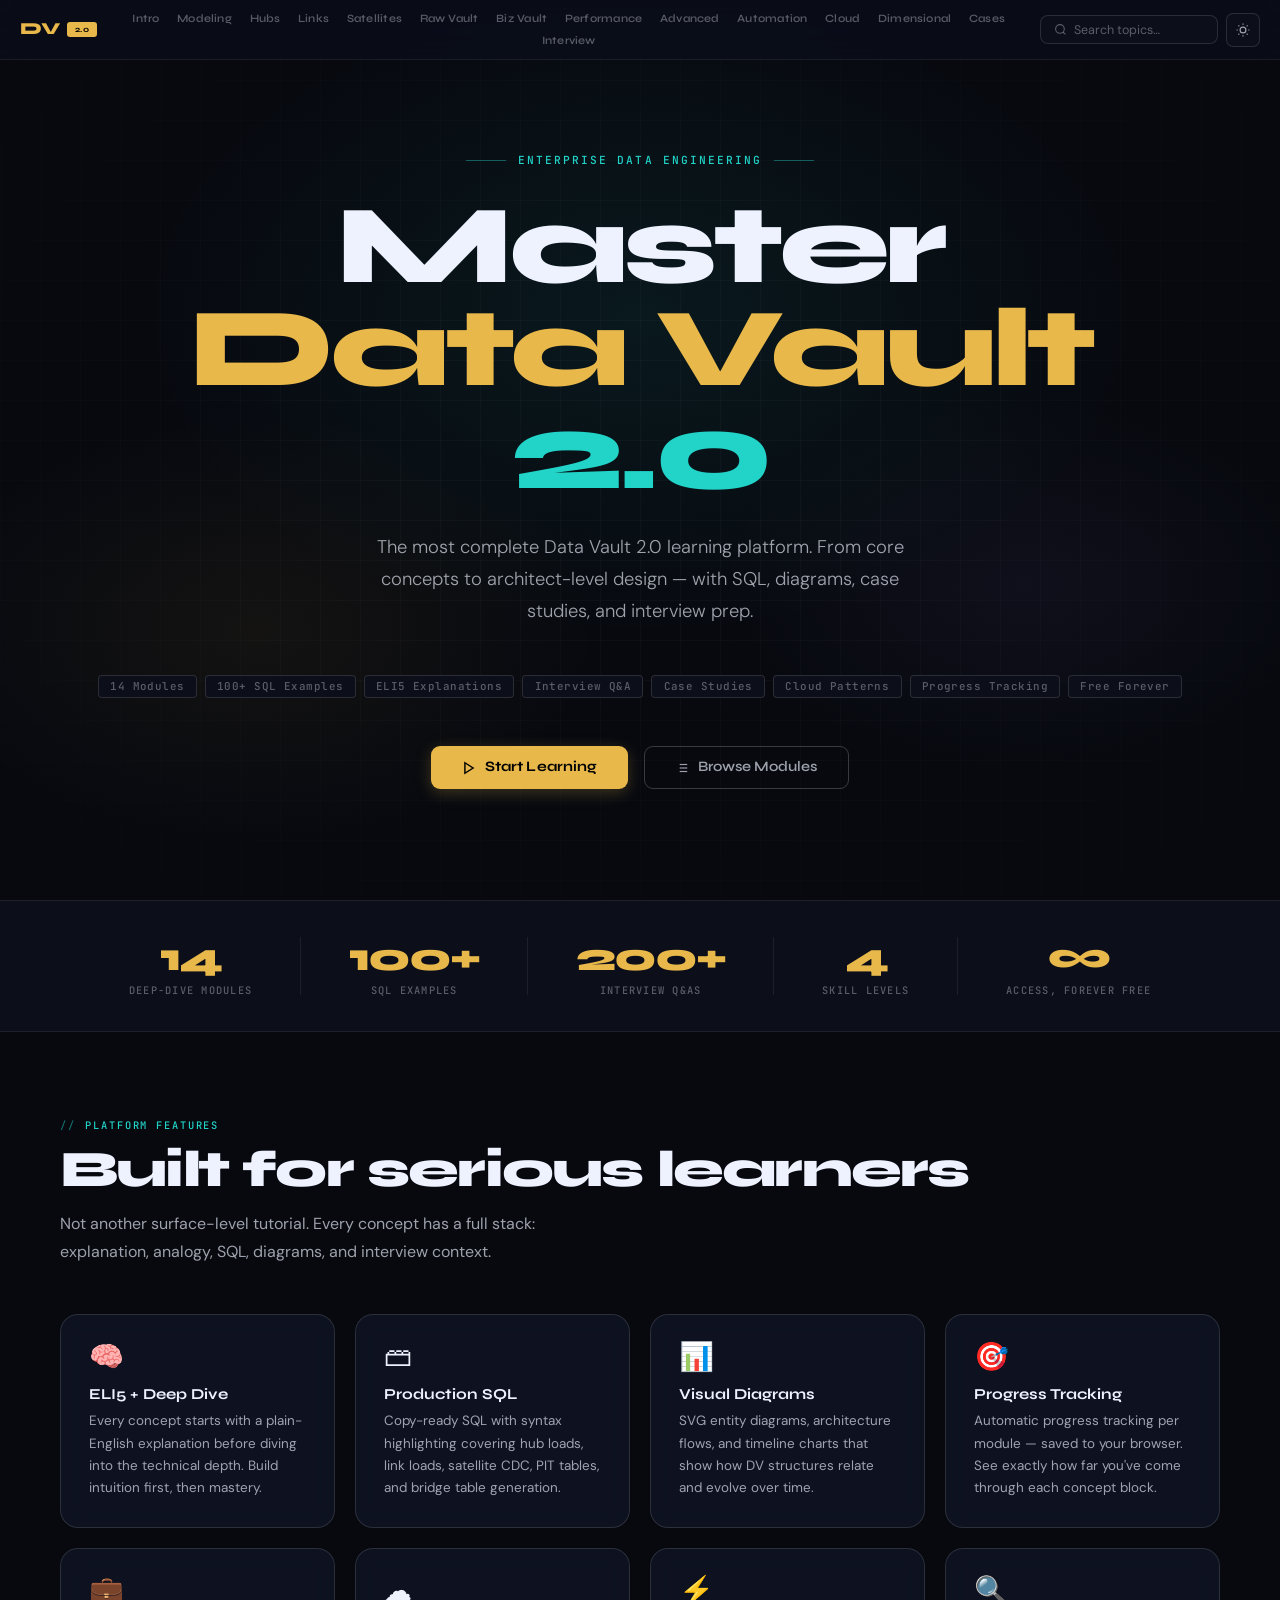
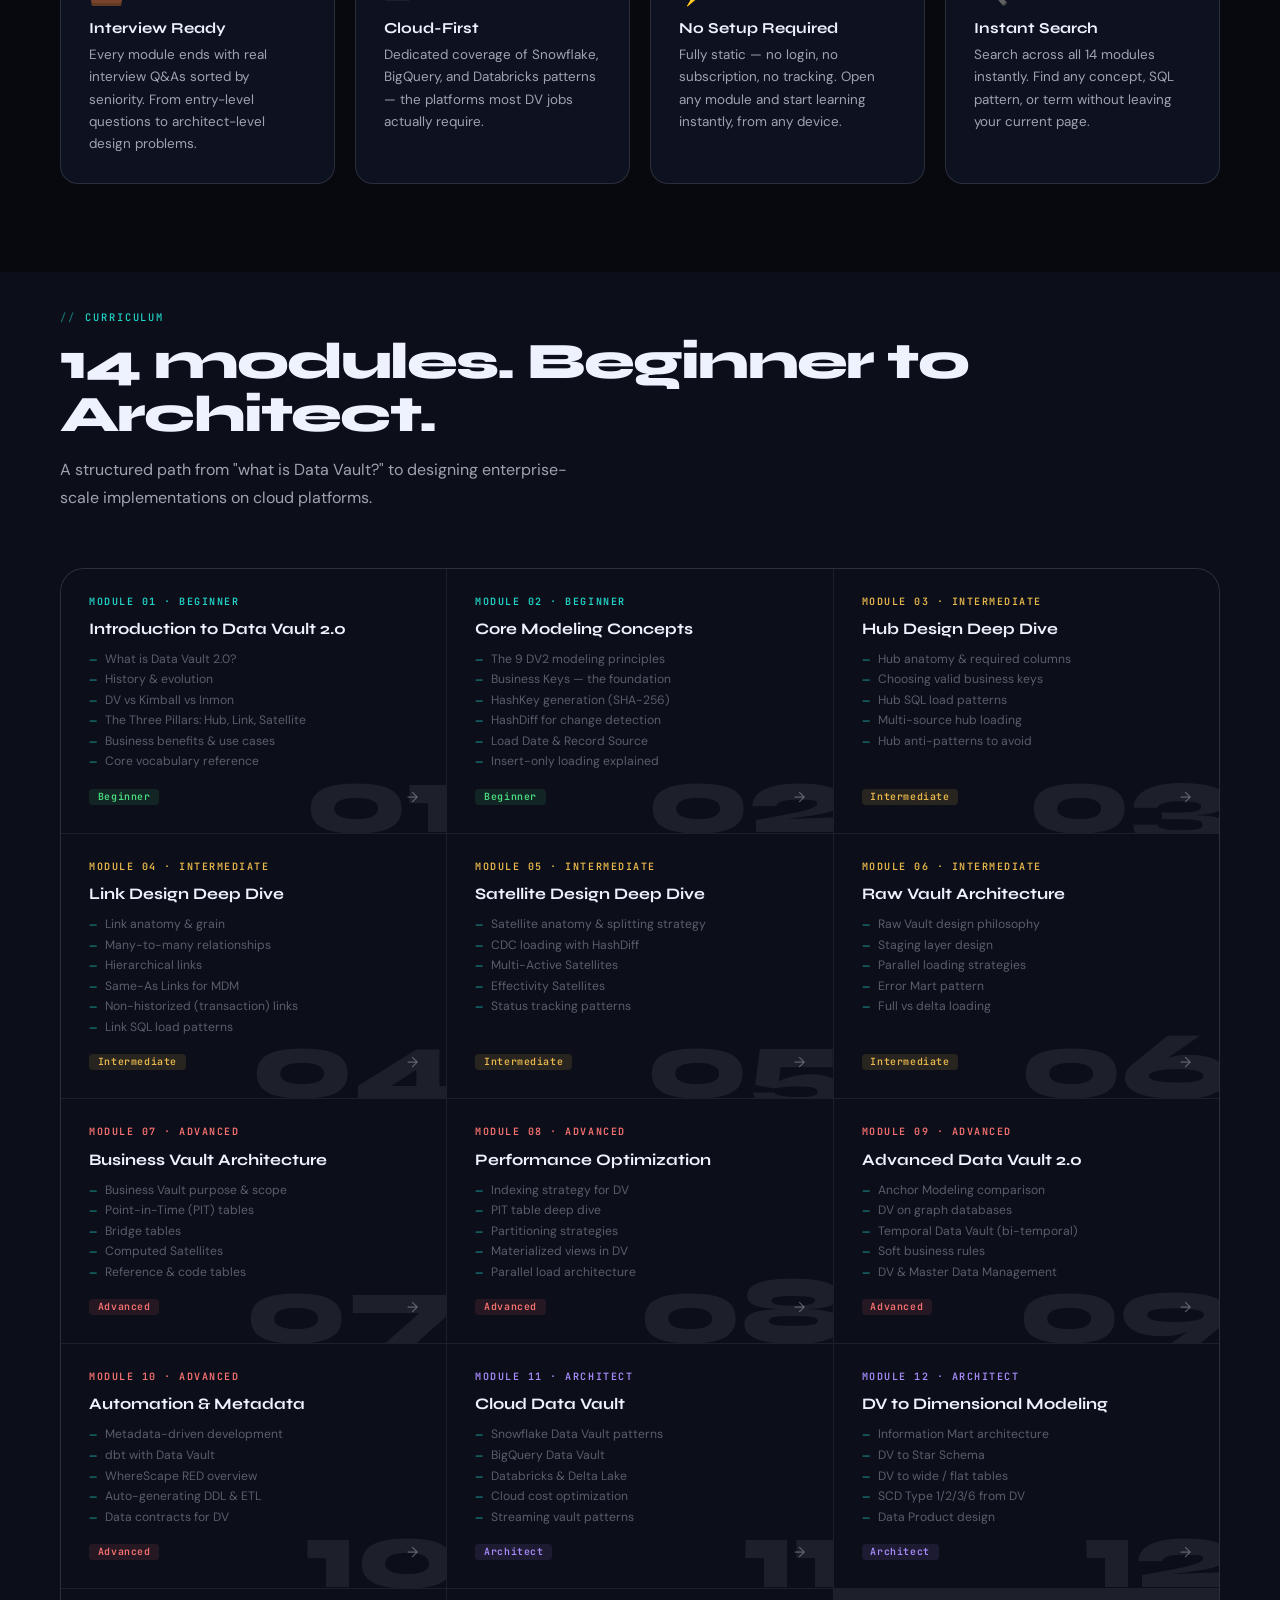
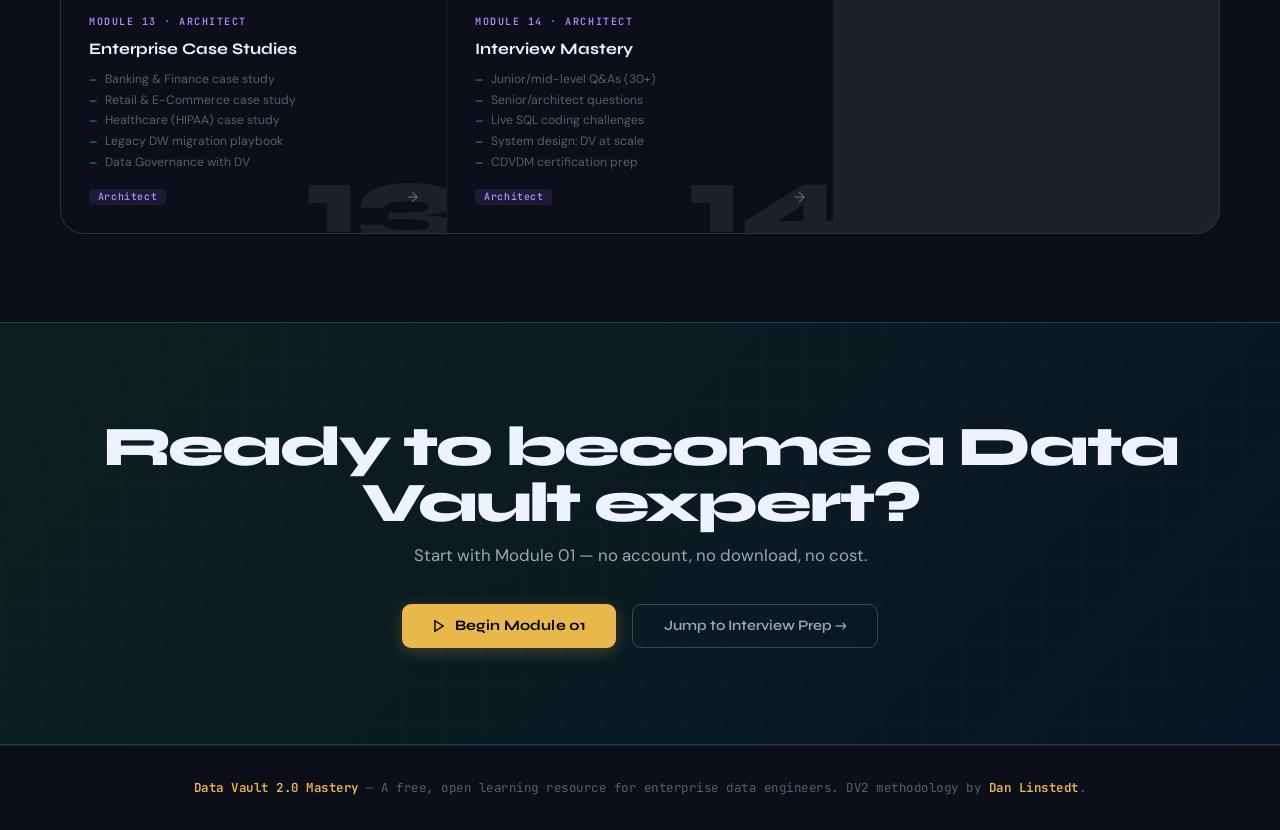
==== commit 1ab39859: "align-fix" ====
--- a/index.html
+++ b/index.html
@@ -16,7 +16,7 @@
 <!-- NAV -->
 <nav class="nav">
   <a href="index.html" class="nav-logo">
-    DV<span class="nav-logo-badge">2.0</span>Mastery
+    DV<span class="nav-logo-badge">2.0</span>
   </a>
   <div class="nav-links">
     <a href="modules/module01.html">Intro</a>
